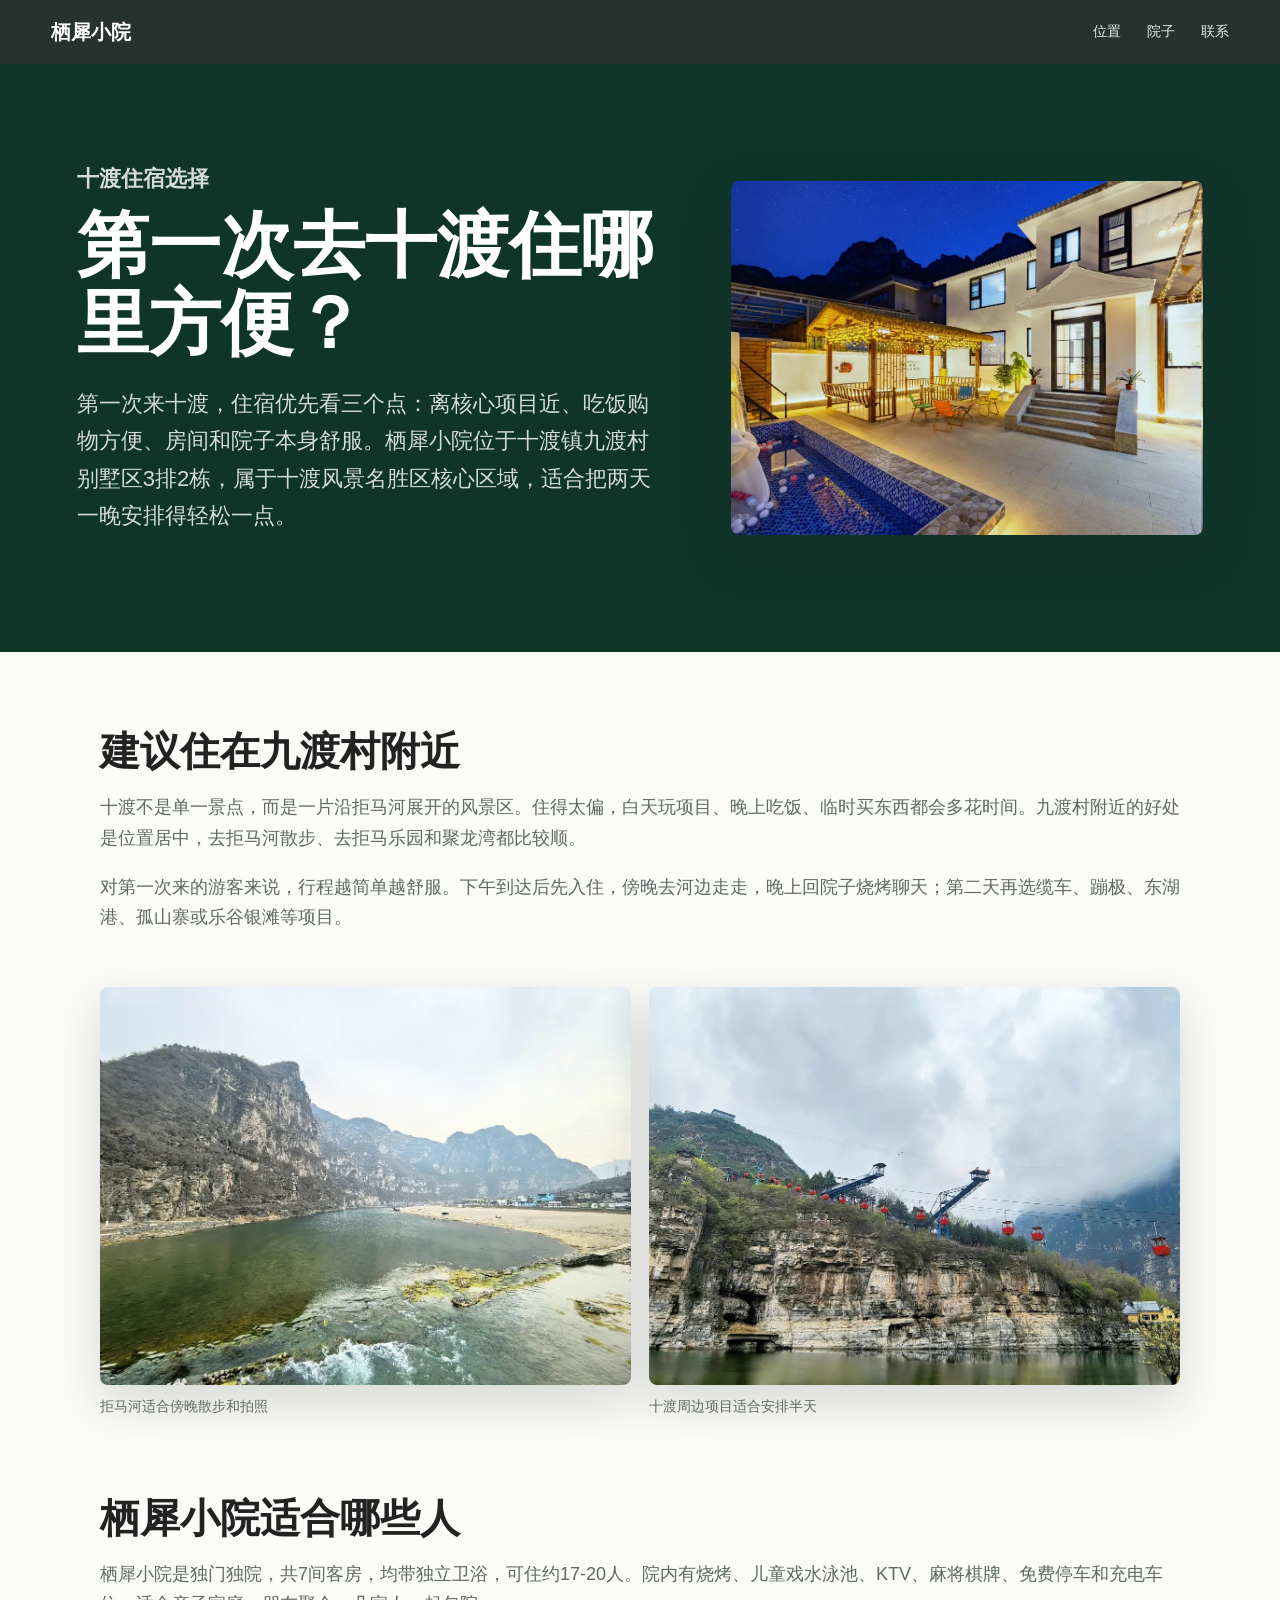
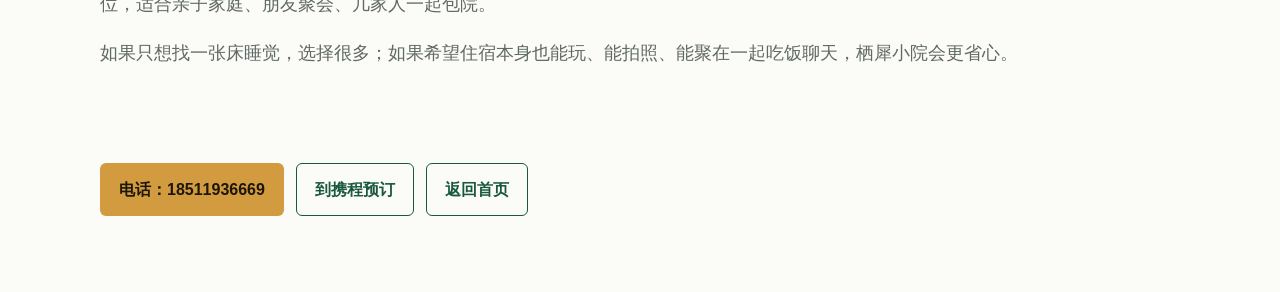
==== first-time-shidu-stay.html @ a689711b "Add Shidu search content pages" ====
<!doctype html>
<html lang="zh-CN">
  <head>
    <meta charset="utf-8" />
    <meta name="viewport" content="width=device-width, initial-scale=1" />
    <title>第一次去十渡住哪里方便｜栖犀小院</title>
    <meta
      name="description"
      content="第一次去北京房山十渡，住宿建议优先选景区核心区域。栖犀小院位于十渡镇九渡村别墅区，靠近拒马河、拒马乐园、聚龙湾、缆车和蹦极，适合亲子、朋友聚会和周末短途。"
    />
    <link rel="canonical" href="https://qixi.homes/first-time-shidu-stay.html" />
    <link rel="stylesheet" href="styles.css?v=20260707-1" />
  </head>
  <body>
    <header class="site-header article-header" aria-label="主导航">
      <a class="brand" href="index.html">栖犀小院</a>
      <nav class="nav-links">
        <a href="index.html#location">位置</a>
        <a href="index.html#courtyard">院子</a>
        <a href="index.html#book">联系</a>
      </nav>
    </header>

    <main class="article-page">
      <section class="article-hero">
        <div>
          <p class="eyebrow">十渡住宿选择</p>
          <h1>第一次去十渡住哪里方便？</h1>
          <p>
            第一次来十渡，住宿优先看三个点：离核心项目近、吃饭购物方便、房间和院子本身舒服。栖犀小院位于十渡镇九渡村别墅区3排2栋，属于十渡风景名胜区核心区域，适合把两天一晚安排得轻松一点。
          </p>
        </div>
        <img src="assets/courtyard-night.jpg" alt="栖犀小院夜景与院子" />
      </section>

      <section class="article-section">
        <h2>建议住在九渡村附近</h2>
        <p>
          十渡不是单一景点，而是一片沿拒马河展开的风景区。住得太偏，白天玩项目、晚上吃饭、临时买东西都会多花时间。九渡村附近的好处是位置居中，去拒马河散步、去拒马乐园和聚龙湾都比较顺。
        </p>
        <p>
          对第一次来的游客来说，行程越简单越舒服。下午到达后先入住，傍晚去河边走走，晚上回院子烧烤聊天；第二天再选缆车、蹦极、东湖港、孤山寨或乐谷银滩等项目。
        </p>
      </section>

      <section class="article-image-grid">
        <figure>
          <img src="assets/juma-river.jpg" alt="十渡拒马河山水景色" />
          <figcaption>拒马河适合傍晚散步和拍照</figcaption>
        </figure>
        <figure>
          <img src="assets/cable-car.jpg" alt="十渡缆车项目" />
          <figcaption>十渡周边项目适合安排半天</figcaption>
        </figure>
      </section>

      <section class="article-section">
        <h2>栖犀小院适合哪些人</h2>
        <p>
          栖犀小院是独门独院，共7间客房，均带独立卫浴，可住约17-20人。院内有烧烤、儿童戏水泳池、KTV、麻将棋牌、免费停车和充电车位，适合亲子家庭、朋友聚会、几家人一起包院。
        </p>
        <p>
          如果只想找一张床睡觉，选择很多；如果希望住宿本身也能玩、能拍照、能聚在一起吃饭聊天，栖犀小院会更省心。
        </p>
      </section>

      <section class="article-cta">
        <a class="button primary" href="tel:18511936669">电话：18511936669</a>
        <a class="button secondary" href="https://hotels.ctrip.com/hotels/134068230.html?cityid=1" target="_blank" rel="noreferrer">到携程预订</a>
        <a class="button secondary" href="index.html">返回首页</a>
      </section>
    </main>
  </body>
</html>
---- styles.css ----
:root {
  color-scheme: light;
  --ink: #202322;
  --muted: #5f6965;
  --line: #d9ded8;
  --paper: #fbfbf8;
  --soft: #eef4ef;
  --green: #19583f;
  --green-dark: #0f3529;
  --river: #2d6f8f;
  --sun: #d29b3f;
  --white: #ffffff;
  --shadow: 0 18px 50px rgba(22, 40, 32, 0.16);
}

* {
  box-sizing: border-box;
}

html {
  scroll-behavior: smooth;
}

body {
  margin: 0;
  background: var(--paper);
  color: var(--ink);
  font-family: -apple-system, BlinkMacSystemFont, "PingFang SC", "Microsoft YaHei", "Noto Sans CJK SC", sans-serif;
  line-height: 1.7;
}

img {
  display: block;
  max-width: 100%;
}

a {
  color: inherit;
}

.site-header {
  position: fixed;
  top: 0;
  left: 0;
  right: 0;
  z-index: 20;
  display: flex;
  align-items: center;
  justify-content: space-between;
  gap: 20px;
  min-height: 64px;
  padding: 12px clamp(18px, 4vw, 54px);
  color: var(--white);
  background: rgba(8, 22, 18, 0.58);
  backdrop-filter: blur(14px);
}

.brand {
  font-size: 20px;
  font-weight: 700;
  text-decoration: none;
  white-space: nowrap;
}

.nav-links {
  display: flex;
  align-items: center;
  gap: clamp(12px, 2.4vw, 26px);
  font-size: 14px;
}

.nav-links a {
  text-decoration: none;
  opacity: 0.9;
}

.nav-links a:hover {
  opacity: 1;
}

.hero {
  position: relative;
  min-height: 92vh;
  display: grid;
  align-items: end;
  overflow: hidden;
  background: var(--green-dark);
}

.hero > img {
  position: absolute;
  inset: 0;
  width: 100%;
  height: 100%;
  object-fit: cover;
}

.hero::after {
  content: "";
  position: absolute;
  inset: 0;
  background: linear-gradient(90deg, rgba(4, 15, 12, 0.78) 0%, rgba(4, 15, 12, 0.45) 43%, rgba(4, 15, 12, 0.1) 100%),
    linear-gradient(0deg, rgba(4, 15, 12, 0.72), rgba(4, 15, 12, 0.06) 45%);
}

.hero-content {
  position: relative;
  z-index: 2;
  width: min(780px, calc(100% - 36px));
  margin: 0 0 11vh clamp(18px, 7vw, 92px);
  color: var(--white);
}

.eyebrow {
  margin: 0 0 10px;
  color: var(--river);
  font-size: 14px;
  font-weight: 700;
  letter-spacing: 0;
}

.hero .eyebrow {
  color: #bfe4d3;
}

h1,
h2,
h3,
p {
  overflow-wrap: anywhere;
}

h1 {
  margin: 0;
  font-size: clamp(54px, 10vw, 112px);
  line-height: 1;
  letter-spacing: 0;
}

.hero-title-row {
  display: flex;
  align-items: center;
  gap: clamp(18px, 3vw, 34px);
}

h2 {
  margin: 0 0 18px;
  font-size: clamp(28px, 4vw, 46px);
  line-height: 1.15;
  letter-spacing: 0;
}

h3 {
  margin: 0 0 8px;
  font-size: 20px;
  line-height: 1.3;
}

.hero-copy {
  max-width: 680px;
  margin: 22px 0 0;
  font-size: clamp(18px, 2.2vw, 24px);
}

.hero-actions,
.booking-actions,
.contact-methods {
  display: flex;
  flex-wrap: wrap;
  gap: 12px;
  margin-top: 28px;
}

.button {
  display: inline-flex;
  align-items: center;
  justify-content: center;
  min-height: 46px;
  padding: 12px 18px;
  border: 1px solid transparent;
  border-radius: 6px;
  font-weight: 700;
  text-decoration: none;
}

.button.primary {
  background: var(--sun);
  color: #1d1609;
}

.button.secondary {
  border-color: rgba(255, 255, 255, 0.72);
  color: var(--white);
}

.button.hero-outline {
  min-width: 190px;
  border: 1px solid rgba(255, 255, 255, 0.72);
  border-radius: 6px;
  background: rgba(8, 22, 18, 0.34);
  color: var(--white);
  font-size: 18px;
}

.button.hero-outline:hover {
  background: rgba(255, 255, 255, 0.12);
  transform: translateY(-1px);
}

.hero-wechat {
  display: inline-block;
  flex: 0 0 auto;
  width: 76px;
  max-width: 76px;
  margin: 0;
  padding: 3px;
  border-radius: 4px;
  background: rgba(255, 255, 255, 0.84);
}

.hero-wechat img {
  width: 70px;
  max-width: 70px;
  height: 70px;
  aspect-ratio: 1 / 1;
  object-fit: cover;
  border-radius: 2px;
}

.booking .button.secondary {
  border-color: var(--green);
  color: var(--green);
}

.quick-facts {
  display: grid;
  grid-template-columns: repeat(4, 1fr);
  border-bottom: 1px solid var(--line);
  background: var(--white);
}

.quick-facts div {
  min-height: 112px;
  padding: 24px clamp(18px, 3vw, 36px);
  border-right: 1px solid var(--line);
}

.quick-facts div:last-child {
  border-right: 0;
}

.quick-facts strong,
.quick-facts span {
  display: block;
}

.quick-facts strong {
  color: var(--green);
  font-size: 15px;
}

.quick-facts span {
  margin-top: 8px;
  color: var(--ink);
  font-size: 18px;
  font-weight: 700;
  line-height: 1.45;
}

.section {
  padding: clamp(56px, 8vw, 110px) clamp(18px, 6vw, 88px);
}

.two-column {
  display: grid;
  grid-template-columns: minmax(0, 0.9fr) minmax(320px, 1.1fr);
  gap: clamp(28px, 6vw, 78px);
  align-items: center;
}

.section-copy {
  max-width: 680px;
}

.section-copy p,
.booking p {
  color: var(--muted);
  font-size: 17px;
}

.image-stack {
  display: grid;
  grid-template-columns: 1fr 0.86fr;
  gap: 16px;
  align-items: end;
}

.image-stack img,
.feature-grid img {
  width: 100%;
  height: 100%;
  min-height: 260px;
  object-fit: cover;
  border-radius: 6px;
  box-shadow: var(--shadow);
}

.image-stack img:first-child {
  aspect-ratio: 4 / 5;
}

.image-stack img:last-child {
  aspect-ratio: 4 / 3;
  transform: translateY(34px);
}

.feature-band {
  background: var(--soft);
}

.feature-grid {
  display: grid;
  grid-template-columns: repeat(4, 1fr);
  gap: 18px;
  margin-top: 32px;
}

figure {
  margin: 0;
}

.feature-grid img {
  aspect-ratio: 4 / 5;
  min-height: auto;
}

figcaption {
  margin-top: 10px;
  color: var(--muted);
  font-size: 14px;
}

.guide-grid {
  display: grid;
  grid-template-columns: repeat(3, 1fr);
  gap: 18px;
  margin-top: 24px;
}

.guide-grid article {
  min-height: 210px;
  padding: 24px;
  border: 1px solid var(--line);
  border-radius: 8px;
  background: var(--white);
}

.guide-grid p {
  margin: 0;
  color: var(--muted);
}

.text-link {
  display: inline-block;
  margin-top: 14px;
  color: var(--green);
  font-weight: 700;
  text-decoration: none;
}

.text-link:hover {
  text-decoration: underline;
}

.amenities {
  background: var(--white);
}

.amenity-grid {
  display: grid;
  grid-template-columns: repeat(3, 1fr);
  gap: 16px;
  margin-top: 30px;
}

.amenity-grid div {
  min-height: 150px;
  padding: 22px;
  border: 1px solid var(--line);
  border-radius: 8px;
  background: var(--paper);
}

.amenity-grid strong,
.amenity-grid span {
  display: block;
}

.amenity-grid strong {
  color: var(--green);
  font-size: 20px;
  line-height: 1.3;
}

.amenity-grid span {
  margin-top: 12px;
  color: var(--muted);
}

.comparison {
  background: var(--white);
}

.comparison-table {
  display: grid;
  margin-top: 28px;
  border: 1px solid var(--line);
  border-radius: 8px;
  overflow: hidden;
}

.comparison-table div {
  display: grid;
  grid-template-columns: 0.7fr 1fr 1.3fr;
  min-height: 58px;
  border-bottom: 1px solid var(--line);
}

.comparison-table div:last-child {
  border-bottom: 0;
}

.comparison-table span {
  padding: 16px;
  border-right: 1px solid var(--line);
}

.comparison-table span:last-child {
  border-right: 0;
}

.comparison-table div:first-child {
  background: var(--green);
  color: var(--white);
  font-weight: 700;
}

.comparison-table div:not(:first-child) span:first-child {
  font-weight: 700;
  color: var(--green);
}

.booking {
  display: block;
  background: var(--green-dark);
  color: var(--white);
}

.booking-copy {
  display: grid;
  grid-template-columns: minmax(0, 1fr) 116px;
  gap: clamp(22px, 5vw, 72px);
  align-items: start;
}

.booking p {
  max-width: 1120px;
  color: rgba(255, 255, 255, 0.78);
  font-size: clamp(18px, 2.1vw, 25px);
  font-weight: 700;
}

.booking .eyebrow {
  color: #bfe4d3;
}

.contact-panel {
  margin-top: 42px;
}

.contact-methods {
  display: grid;
  grid-template-columns: repeat(3, minmax(0, 1fr));
  gap: clamp(14px, 4vw, 56px);
  margin-top: 0;
}

.button.contact-outline {
  min-height: 92px;
  border: 1px solid rgba(255, 255, 255, 0.72);
  border-radius: 6px;
  background: rgba(255, 255, 255, 0.08);
  color: var(--white);
  font-size: clamp(18px, 2.2vw, 28px);
  letter-spacing: 0;
}

.button.contact-outline:hover {
  background: rgba(255, 255, 255, 0.14);
  transform: translateY(-1px);
}

.wechat-card {
  display: inline-block;
  width: 116px;
  margin: 4px 0 0;
  padding: 6px;
  border-radius: 8px;
  background: rgba(255, 255, 255, 0.94);
  color: var(--ink);
}

.wechat-card img {
  width: 100%;
  aspect-ratio: 1 / 1;
  object-fit: cover;
  border-radius: 6px;
}

.site-footer {
  display: flex;
  flex-wrap: wrap;
  justify-content: center;
  gap: 10px 18px;
  padding: 18px;
  border-top: 1px solid var(--line);
  background: var(--green-dark);
  color: rgba(255, 255, 255, 0.72);
  font-size: 13px;
}

.article-header {
  background: rgba(8, 22, 18, 0.88);
}

.article-page {
  padding-top: 64px;
  background: var(--paper);
}

.article-hero {
  display: grid;
  grid-template-columns: minmax(0, 1fr) minmax(320px, 0.8fr);
  gap: clamp(26px, 5vw, 64px);
  align-items: center;
  padding: clamp(54px, 8vw, 96px) clamp(18px, 6vw, 88px);
  background: var(--green-dark);
  color: var(--white);
}

.article-hero h1 {
  font-size: clamp(38px, 6vw, 72px);
  line-height: 1.08;
}

.article-hero p {
  max-width: 820px;
  color: rgba(255, 255, 255, 0.82);
  font-size: clamp(17px, 2vw, 22px);
}

.article-hero img {
  width: 100%;
  aspect-ratio: 4 / 3;
  object-fit: cover;
  border-radius: 8px;
  box-shadow: var(--shadow);
}

.article-section,
.article-image-grid,
.article-cta {
  width: min(1080px, calc(100% - 36px));
  margin: 0 auto;
}

.article-section {
  padding: clamp(42px, 6vw, 76px) 0 0;
}

.article-section h2 {
  font-size: clamp(26px, 3.4vw, 40px);
}

.article-section p {
  color: var(--muted);
  font-size: 18px;
}

.article-image-grid {
  display: grid;
  grid-template-columns: repeat(2, 1fr);
  gap: 18px;
  padding-top: 36px;
}

.article-image-grid img {
  width: 100%;
  aspect-ratio: 4 / 3;
  object-fit: cover;
  border-radius: 8px;
  box-shadow: var(--shadow);
}

.article-cta {
  display: flex;
  flex-wrap: wrap;
  gap: 12px;
  padding: clamp(42px, 6vw, 76px) 0;
}

.article-cta .button.secondary {
  border-color: var(--green);
  color: var(--green);
}

@media (max-width: 900px) {
  .site-header {
    position: absolute;
    align-items: flex-start;
    flex-direction: column;
    gap: 8px;
  }

  .nav-links {
    width: 100%;
    overflow-x: auto;
    padding-bottom: 2px;
  }

  .hero-content {
    margin-bottom: 8vh;
  }

  .hero-title-row {
    align-items: flex-end;
    gap: 12px;
  }

  .hero-wechat {
    width: 56px;
    max-width: 56px;
  }

  .hero-wechat img {
    width: 50px;
    max-width: 50px;
    height: 50px;
  }

  .quick-facts,
  .two-column,
  .feature-grid,
  .guide-grid,
  .amenity-grid,
  .article-hero,
  .article-image-grid,
  .booking {
    grid-template-columns: 1fr;
  }

  .quick-facts {
    display: grid;
    grid-template-columns: repeat(2, 1fr);
  }

  .quick-facts div:nth-child(2) {
    border-right: 0;
  }

  .quick-facts div:nth-child(-n + 2) {
    border-bottom: 1px solid var(--line);
  }

  .image-stack {
    grid-template-columns: 1fr;
  }

  .image-stack img:last-child {
    transform: none;
  }

  .feature-grid {
    grid-template-columns: repeat(2, 1fr);
  }

  .booking {
    display: block;
  }

  .contact-panel {
    margin-top: 28px;
  }

  .booking-copy {
    grid-template-columns: 1fr;
    gap: 18px;
  }

  .contact-methods {
    grid-template-columns: 1fr;
  }

  .wechat-card {
    width: 104px;
  }
}

@media (max-width: 560px) {
  .hero {
    min-height: 88vh;
  }

  .hero-content {
    width: calc(100% - 32px);
    margin-left: 16px;
    margin-right: 16px;
  }

  .quick-facts,
  .feature-grid {
    grid-template-columns: 1fr;
  }

  .quick-facts div {
    border-right: 0;
    border-bottom: 1px solid var(--line);
  }

  .quick-facts div:last-child {
    border-bottom: 0;
  }

  .comparison-table {
    border-radius: 0;
    border-left: 0;
    border-right: 0;
  }

  .comparison-table div {
    grid-template-columns: 1fr;
  }

  .comparison-table span {
    border-right: 0;
    border-bottom: 1px solid var(--line);
  }

  .comparison-table span:last-child {
    border-bottom: 0;
  }

  .button {
    width: 100%;
  }
}
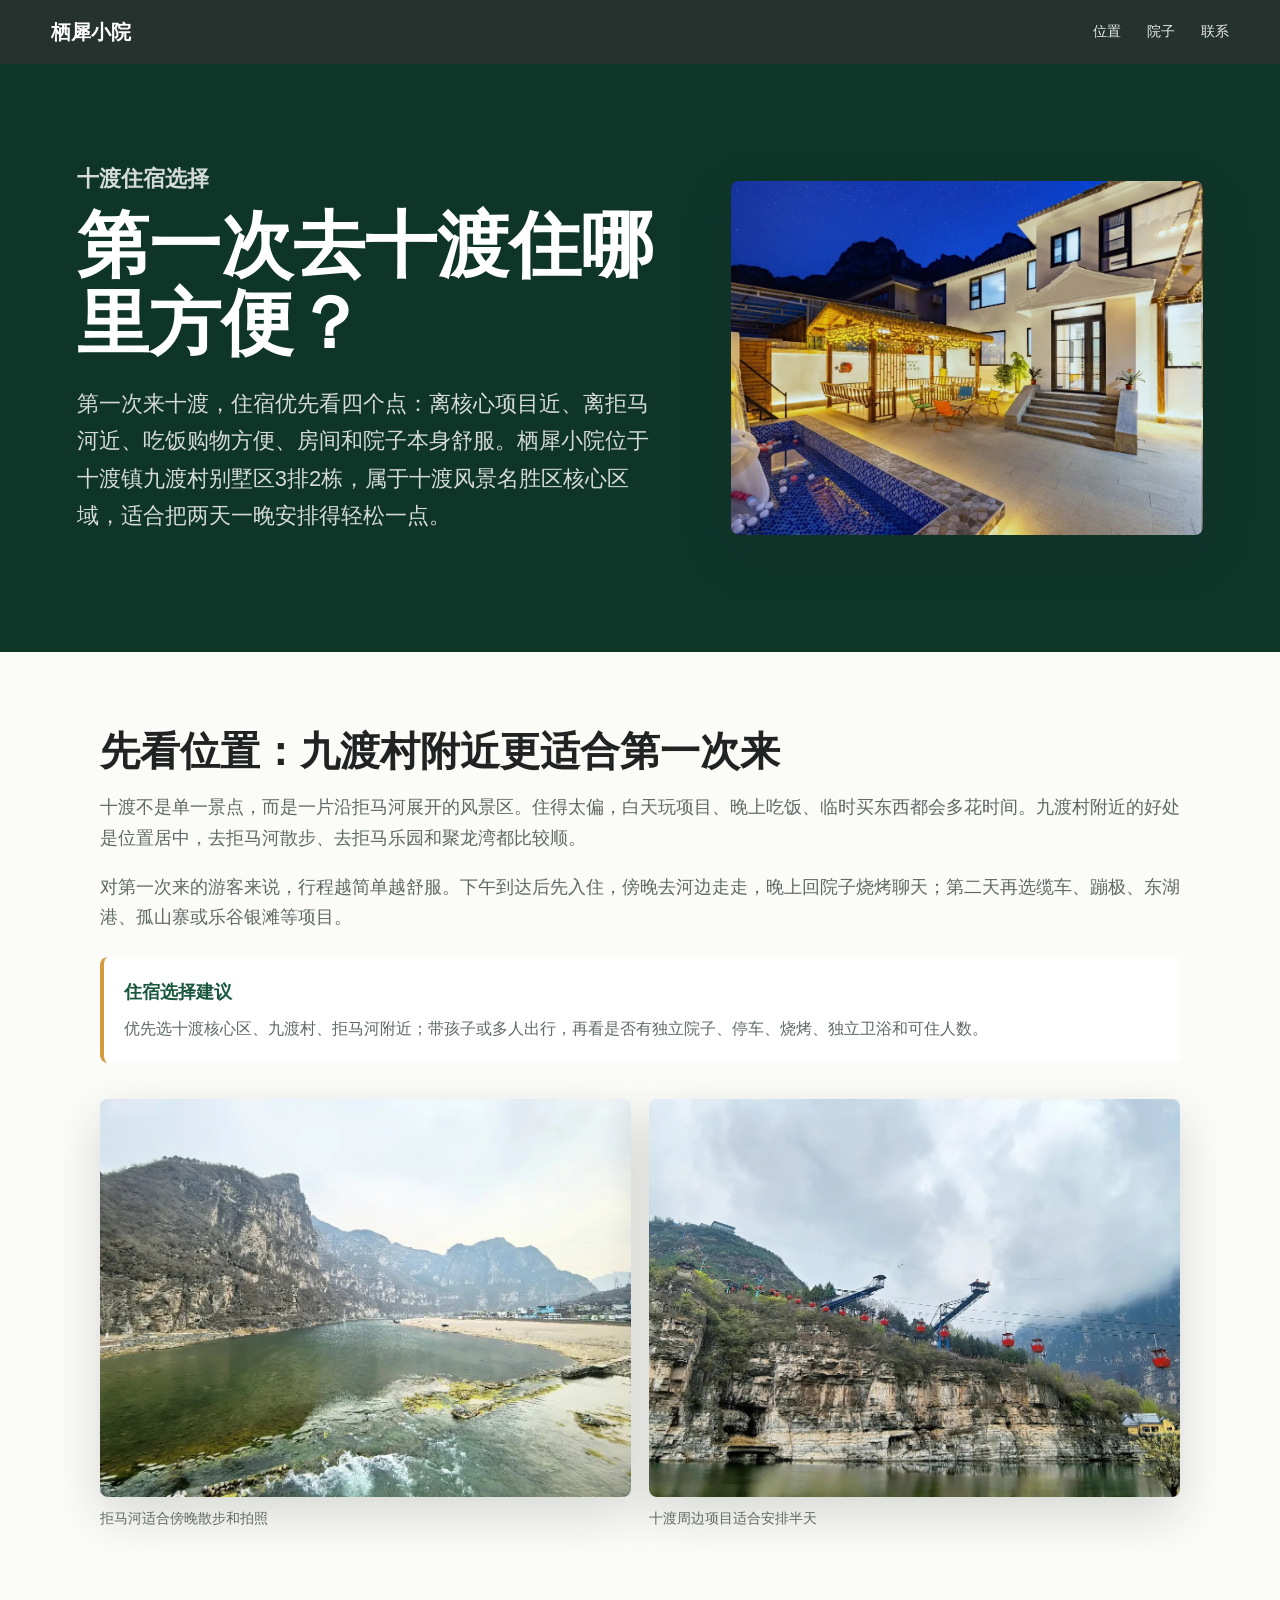
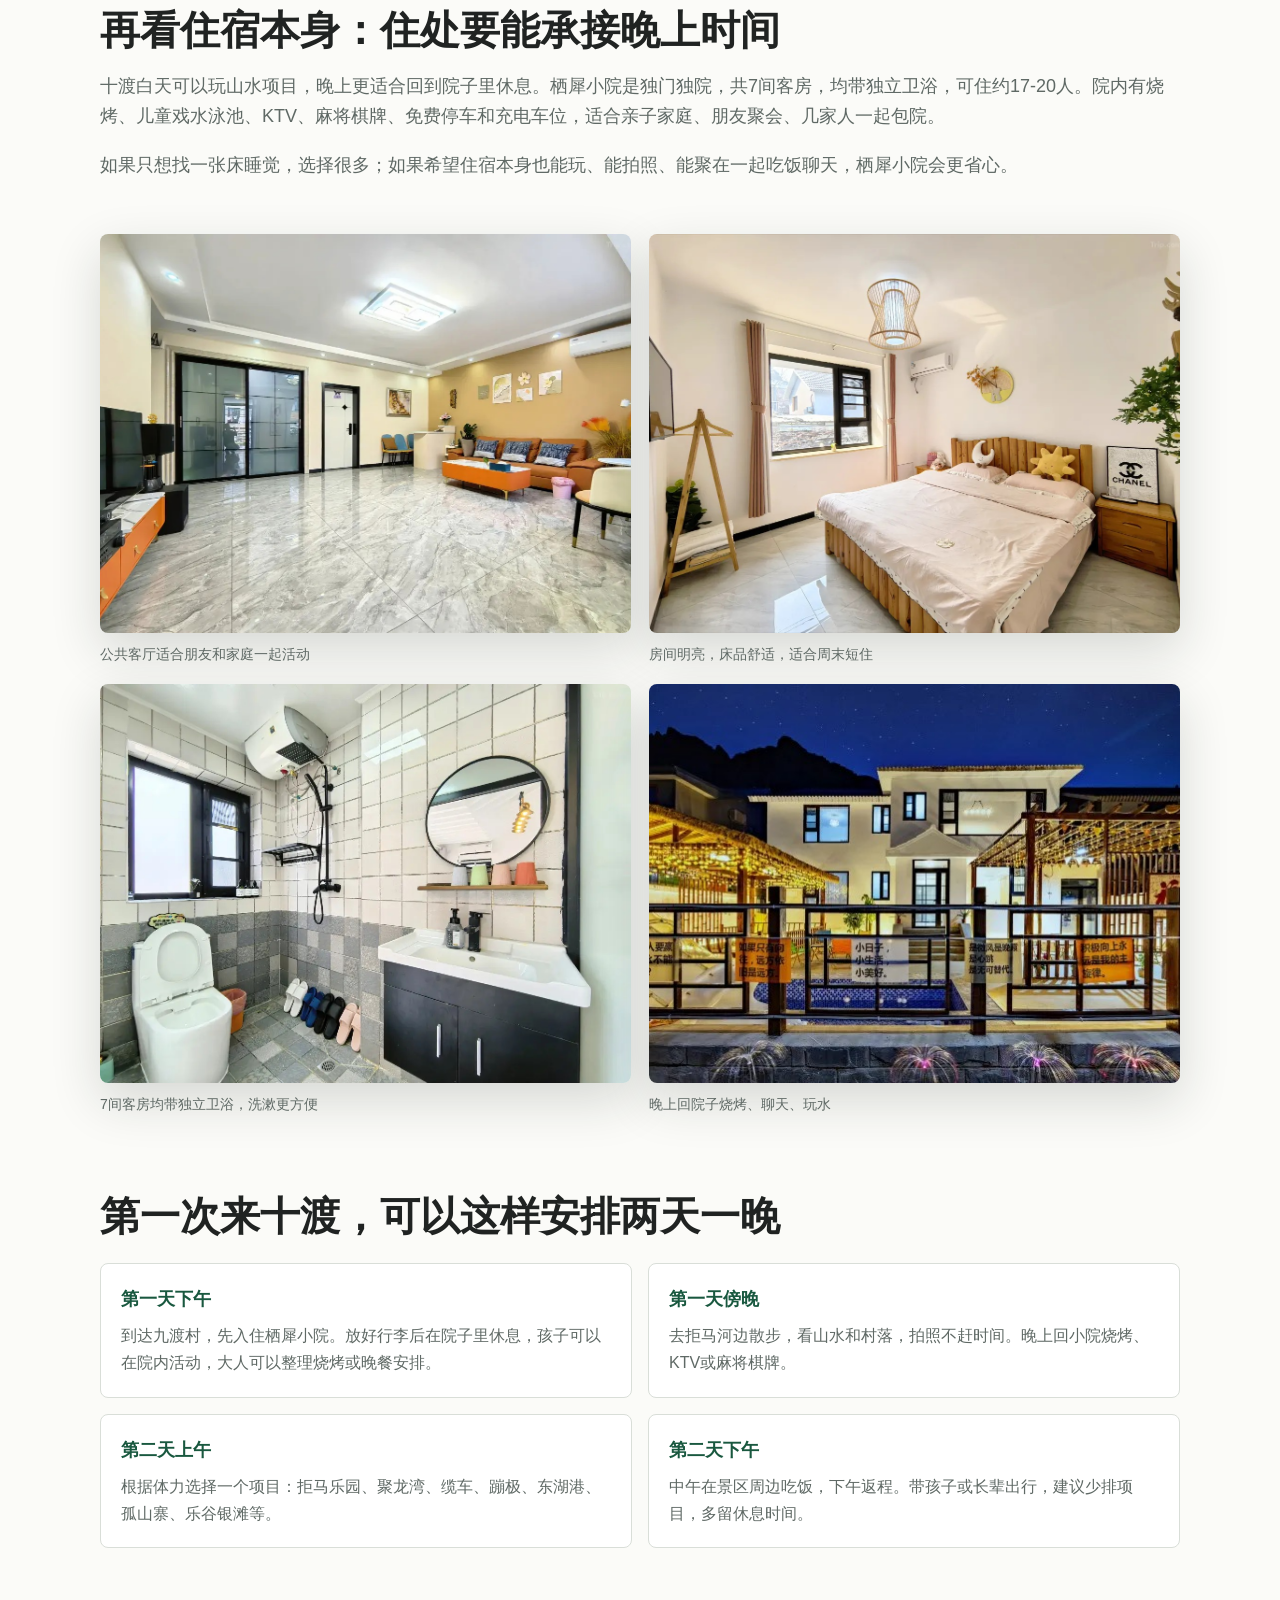
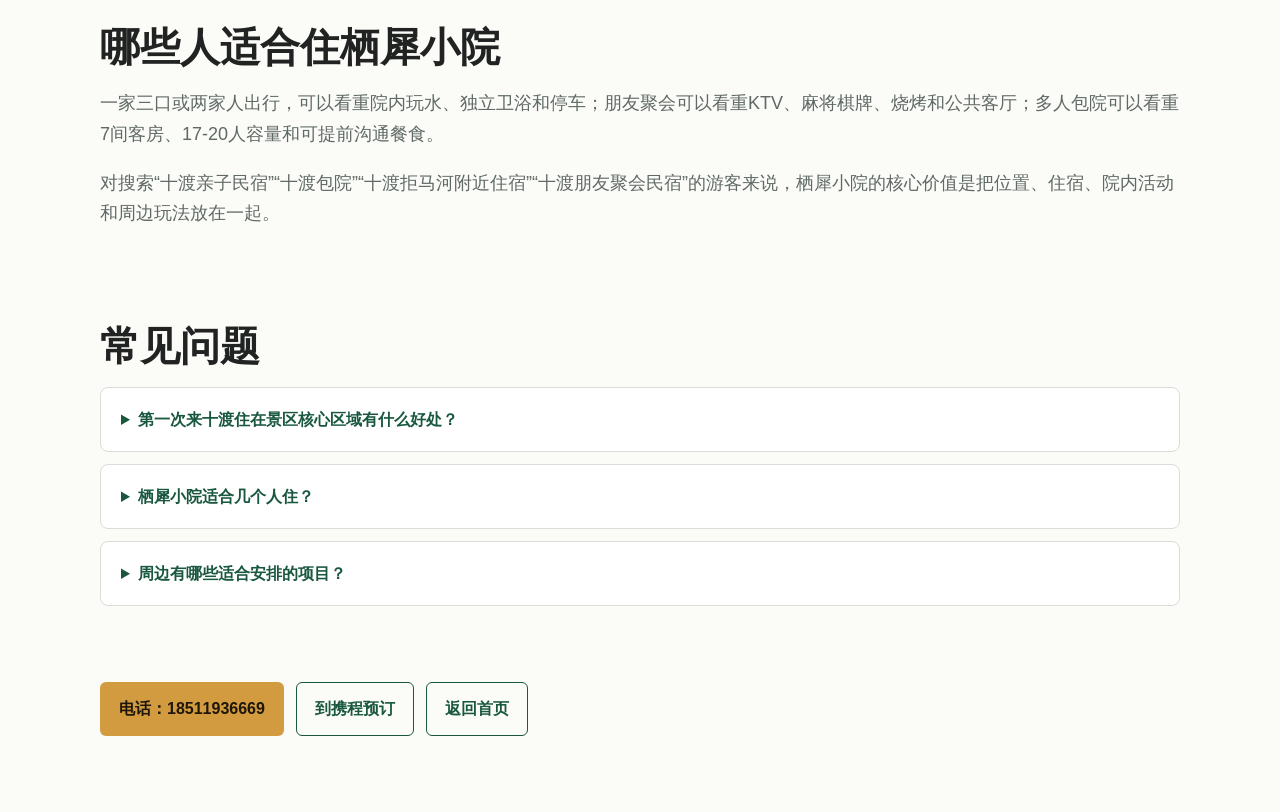
==== commit e676a122: "Expand Shidu search content pages" ====
--- a/first-time-shidu-stay.html
+++ b/first-time-shidu-stay.html
@@ -6,7 +6,7 @@
     <title>第一次去十渡住哪里方便｜栖犀小院</title>
     <meta
       name="description"
-      content="第一次去北京房山十渡，住宿建议优先选景区核心区域。栖犀小院位于十渡镇九渡村别墅区，靠近拒马河、拒马乐园、聚龙湾、缆车和蹦极，适合亲子、朋友聚会和周末短途。"
+      content="第一次去北京房山十渡住哪里方便？建议优先看十渡景区核心区域、九渡村、拒马河附近住宿。栖犀小院位于十渡镇九渡村别墅区3排2栋，靠近拒马河、拒马乐园、聚龙湾、缆车、蹦极，适合亲子、朋友包院和北京周边两天一晚。"
     />
     <link rel="canonical" href="https://qixi.homes/first-time-shidu-stay.html" />
     <link rel="stylesheet" href="styles.css?v=20260707-1" />
@@ -27,20 +27,24 @@
           <p class="eyebrow">十渡住宿选择</p>
           <h1>第一次去十渡住哪里方便？</h1>
           <p>
-            第一次来十渡，住宿优先看三个点：离核心项目近、吃饭购物方便、房间和院子本身舒服。栖犀小院位于十渡镇九渡村别墅区3排2栋，属于十渡风景名胜区核心区域，适合把两天一晚安排得轻松一点。
+            第一次来十渡，住宿优先看四个点：离核心项目近、离拒马河近、吃饭购物方便、房间和院子本身舒服。栖犀小院位于十渡镇九渡村别墅区3排2栋，属于十渡风景名胜区核心区域，适合把两天一晚安排得轻松一点。
           </p>
         </div>
         <img src="assets/courtyard-night.jpg" alt="栖犀小院夜景与院子" />
       </section>
 
       <section class="article-section">
-        <h2>建议住在九渡村附近</h2>
+        <h2>先看位置：九渡村附近更适合第一次来</h2>
         <p>
           十渡不是单一景点，而是一片沿拒马河展开的风景区。住得太偏，白天玩项目、晚上吃饭、临时买东西都会多花时间。九渡村附近的好处是位置居中，去拒马河散步、去拒马乐园和聚龙湾都比较顺。
         </p>
         <p>
           对第一次来的游客来说，行程越简单越舒服。下午到达后先入住，傍晚去河边走走，晚上回院子烧烤聊天；第二天再选缆车、蹦极、东湖港、孤山寨或乐谷银滩等项目。
         </p>
+        <div class="article-highlight">
+          <strong>住宿选择建议</strong>
+          <span>优先选十渡核心区、九渡村、拒马河附近；带孩子或多人出行，再看是否有独立院子、停车、烧烤、独立卫浴和可住人数。</span>
+        </div>
       </section>
 
       <section class="article-image-grid">
@@ -55,13 +59,80 @@
       </section>
 
       <section class="article-section">
-        <h2>栖犀小院适合哪些人</h2>
+        <h2>再看住宿本身：住处要能承接晚上时间</h2>
         <p>
-          栖犀小院是独门独院，共7间客房，均带独立卫浴，可住约17-20人。院内有烧烤、儿童戏水泳池、KTV、麻将棋牌、免费停车和充电车位，适合亲子家庭、朋友聚会、几家人一起包院。
+          十渡白天可以玩山水项目，晚上更适合回到院子里休息。栖犀小院是独门独院，共7间客房，均带独立卫浴，可住约17-20人。院内有烧烤、儿童戏水泳池、KTV、麻将棋牌、免费停车和充电车位，适合亲子家庭、朋友聚会、几家人一起包院。
         </p>
         <p>
           如果只想找一张床睡觉，选择很多；如果希望住宿本身也能玩、能拍照、能聚在一起吃饭聊天，栖犀小院会更省心。
         </p>
+      </section>
+
+      <section class="article-image-grid">
+        <figure>
+          <img src="assets/living-room.jpg" alt="栖犀小院公共客厅和活动空间" />
+          <figcaption>公共客厅适合朋友和家庭一起活动</figcaption>
+        </figure>
+        <figure>
+          <img src="assets/bedroom.jpg" alt="栖犀小院卧室和床品" />
+          <figcaption>房间明亮，床品舒适，适合周末短住</figcaption>
+        </figure>
+        <figure>
+          <img src="assets/bathroom.jpg" alt="栖犀小院独立卫浴" />
+          <figcaption>7间客房均带独立卫浴，洗漱更方便</figcaption>
+        </figure>
+        <figure>
+          <img src="assets/front-night.jpg" alt="栖犀小院夜晚外观" />
+          <figcaption>晚上回院子烧烤、聊天、玩水</figcaption>
+        </figure>
+      </section>
+
+      <section class="article-section">
+        <h2>第一次来十渡，可以这样安排两天一晚</h2>
+        <div class="info-list">
+          <div>
+            <strong>第一天下午</strong>
+            <span>到达九渡村，先入住栖犀小院。放好行李后在院子里休息，孩子可以在院内活动，大人可以整理烧烤或晚餐安排。</span>
+          </div>
+          <div>
+            <strong>第一天傍晚</strong>
+            <span>去拒马河边散步，看山水和村落，拍照不赶时间。晚上回小院烧烤、KTV或麻将棋牌。</span>
+          </div>
+          <div>
+            <strong>第二天上午</strong>
+            <span>根据体力选择一个项目：拒马乐园、聚龙湾、缆车、蹦极、东湖港、孤山寨、乐谷银滩等。</span>
+          </div>
+          <div>
+            <strong>第二天下午</strong>
+            <span>中午在景区周边吃饭，下午返程。带孩子或长辈出行，建议少排项目，多留休息时间。</span>
+          </div>
+        </div>
+      </section>
+
+      <section class="article-section">
+        <h2>哪些人适合住栖犀小院</h2>
+        <p>
+          一家三口或两家人出行，可以看重院内玩水、独立卫浴和停车；朋友聚会可以看重KTV、麻将棋牌、烧烤和公共客厅；多人包院可以看重7间客房、17-20人容量和可提前沟通餐食。
+        </p>
+        <p>
+          对搜索“十渡亲子民宿”“十渡包院”“十渡拒马河附近住宿”“十渡朋友聚会民宿”的游客来说，栖犀小院的核心价值是把位置、住宿、院内活动和周边玩法放在一起。
+        </p>
+      </section>
+
+      <section class="article-section faq-section">
+        <h2>常见问题</h2>
+        <details>
+          <summary>第一次来十渡住在景区核心区域有什么好处？</summary>
+          <p>核心区域离拒马河、餐饮、商店和主要项目更近，行程不用反复开车，晚上回住处也更轻松。</p>
+        </details>
+        <details>
+          <summary>栖犀小院适合几个人住？</summary>
+          <p>栖犀小院共7间客房，均带独立卫浴，可住约17-20人，适合亲子家庭、朋友聚会和多人包院。</p>
+        </details>
+        <details>
+          <summary>周边有哪些适合安排的项目？</summary>
+          <p>周边可安排拒马河、拒马乐园、聚龙湾、缆车、蹦极、东湖港、孤山寨、乐谷银滩等，建议两天一晚选择1-2个重点项目。</p>
+        </details>
       </section>
 
       <section class="article-cta">
--- a/styles.css
+++ b/styles.css
@@ -587,6 +587,75 @@
   font-size: 18px;
 }
 
+.article-highlight {
+  display: grid;
+  gap: 8px;
+  margin-top: 24px;
+  padding: 20px;
+  border-left: 4px solid var(--sun);
+  border-radius: 8px;
+  background: var(--white);
+}
+
+.article-highlight strong {
+  color: var(--green);
+  font-size: 18px;
+}
+
+.article-highlight span {
+  color: var(--muted);
+}
+
+.info-list {
+  display: grid;
+  grid-template-columns: repeat(2, minmax(0, 1fr));
+  gap: 16px;
+  margin-top: 24px;
+}
+
+.info-list div {
+  padding: 20px;
+  border: 1px solid var(--line);
+  border-radius: 8px;
+  background: var(--white);
+}
+
+.info-list strong,
+.info-list span {
+  display: block;
+}
+
+.info-list strong {
+  color: var(--green);
+  font-size: 18px;
+}
+
+.info-list span {
+  margin-top: 8px;
+  color: var(--muted);
+}
+
+.faq-section details {
+  padding: 18px 20px;
+  border: 1px solid var(--line);
+  border-radius: 8px;
+  background: var(--white);
+}
+
+.faq-section details + details {
+  margin-top: 12px;
+}
+
+.faq-section summary {
+  cursor: pointer;
+  color: var(--green);
+  font-weight: 700;
+}
+
+.faq-section details p {
+  margin-bottom: 0;
+}
+
 .article-image-grid {
   display: grid;
   grid-template-columns: repeat(2, 1fr);
@@ -722,6 +791,10 @@
     grid-template-columns: 1fr;
   }
 
+  .info-list {
+    grid-template-columns: 1fr;
+  }
+
   .quick-facts div {
     border-right: 0;
     border-bottom: 1px solid var(--line);
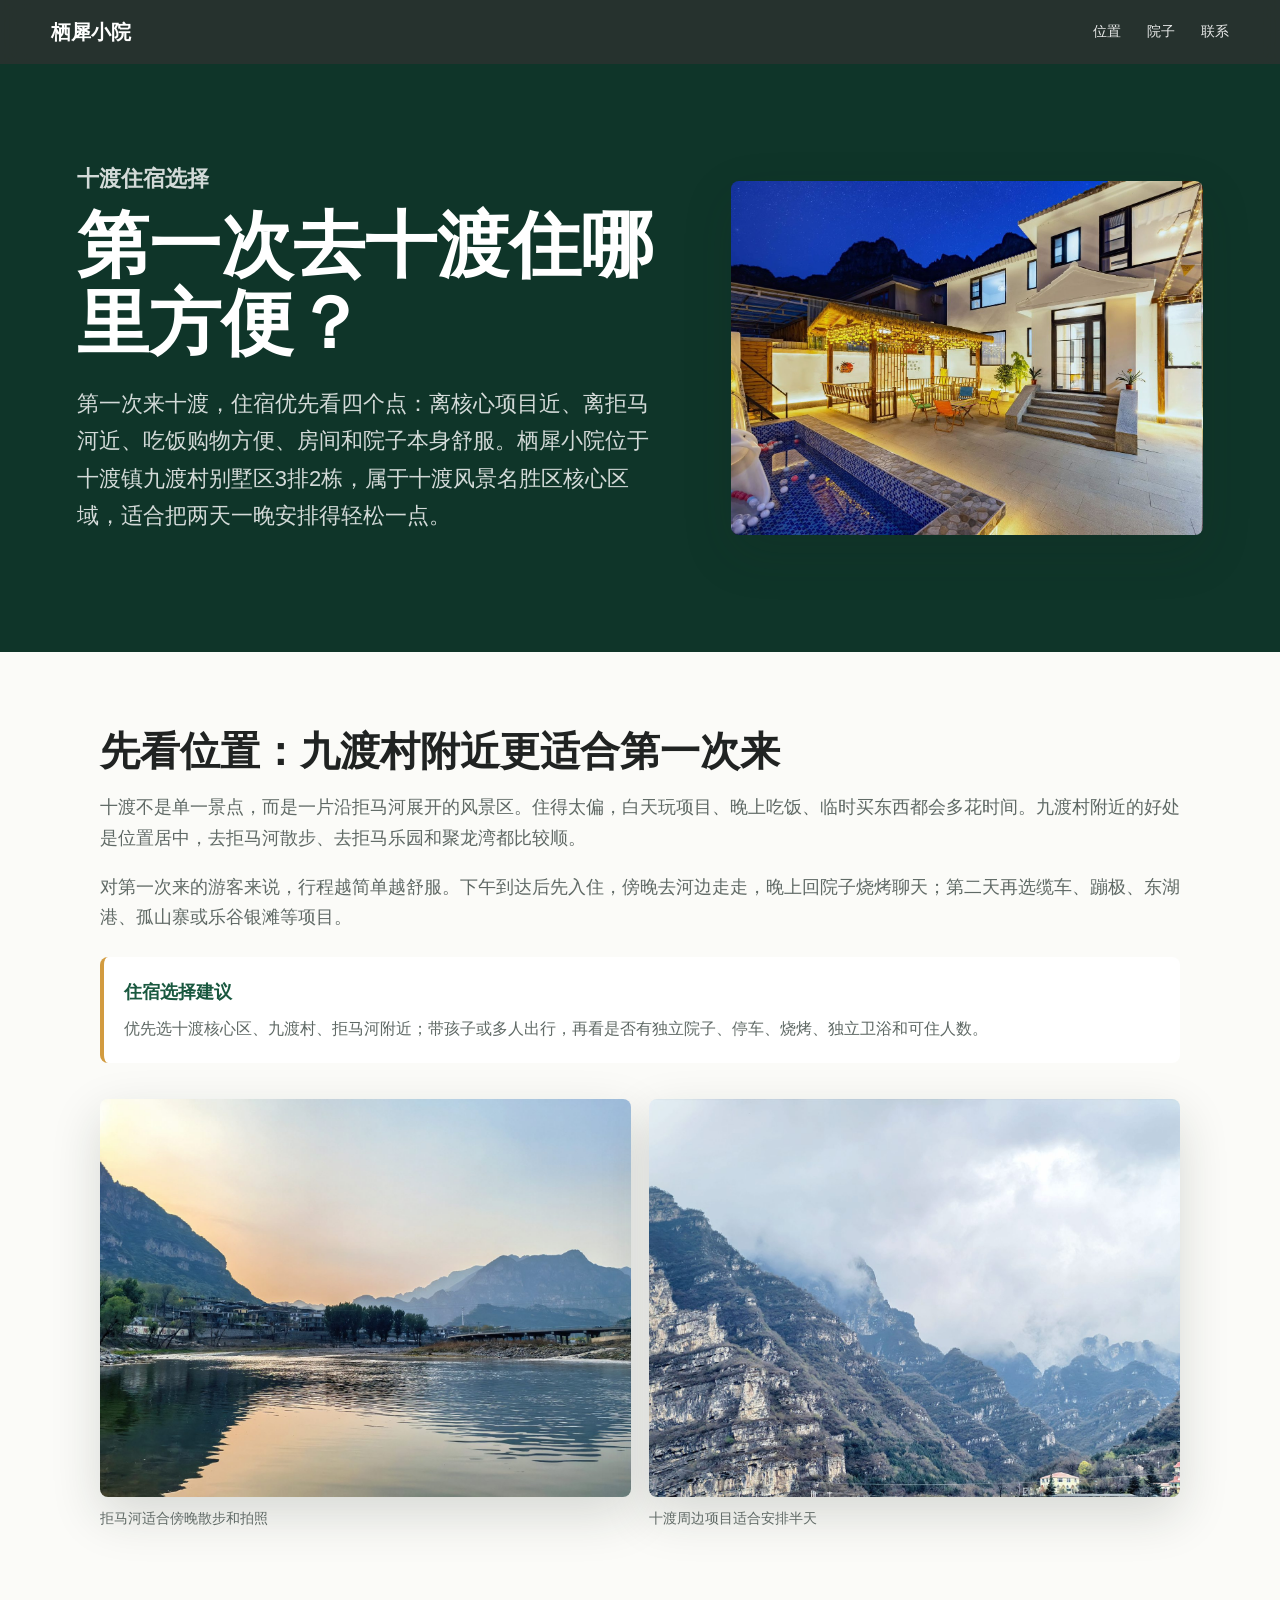
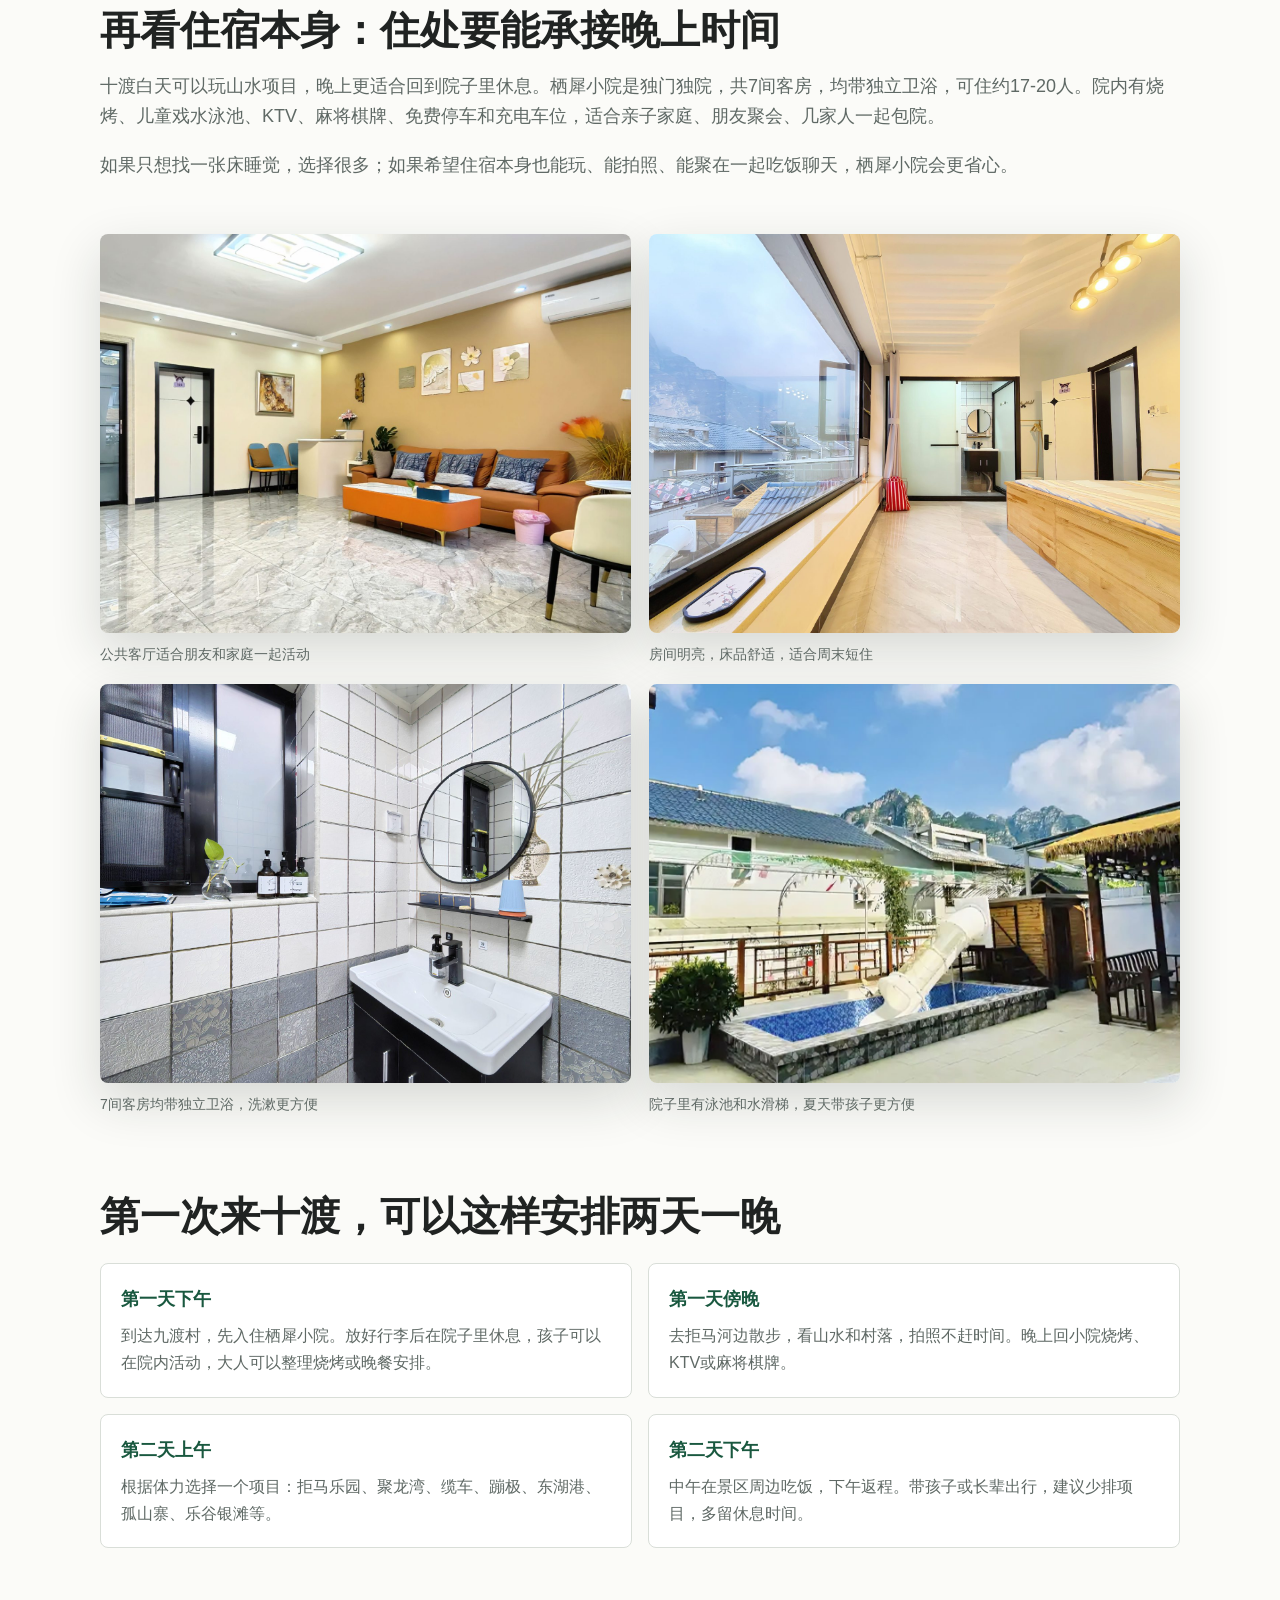
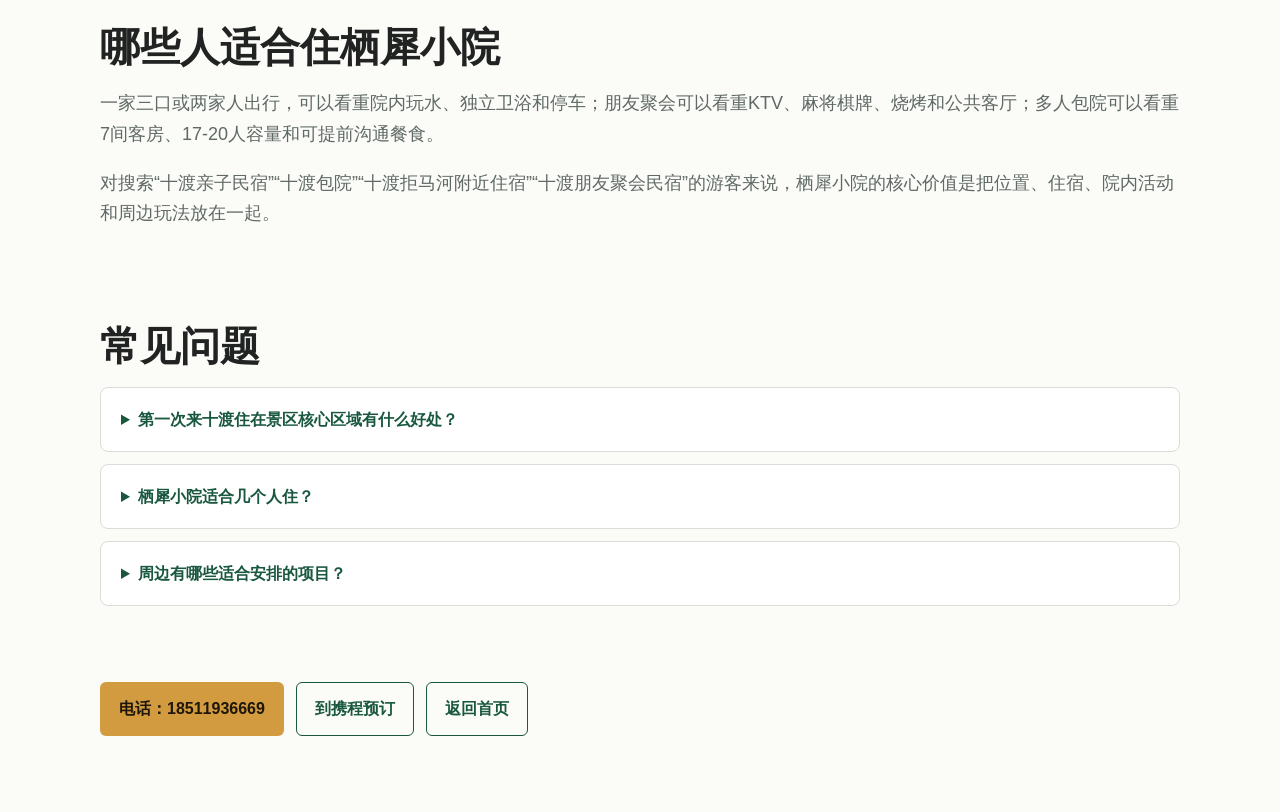
==== commit d579f60f: "Refresh site article images" ====
--- a/first-time-shidu-stay.html
+++ b/first-time-shidu-stay.html
@@ -30,7 +30,7 @@
             第一次来十渡，住宿优先看四个点：离核心项目近、离拒马河近、吃饭购物方便、房间和院子本身舒服。栖犀小院位于十渡镇九渡村别墅区3排2栋，属于十渡风景名胜区核心区域，适合把两天一晚安排得轻松一点。
           </p>
         </div>
-        <img src="assets/courtyard-night.jpg" alt="栖犀小院夜景与院子" />
+        <img src="assets/qixi-front-night-wide.jpg" alt="栖犀小院夜景与院子" />
       </section>
 
       <section class="article-section">
@@ -49,11 +49,11 @@
 
       <section class="article-image-grid">
         <figure>
-          <img src="assets/juma-river.jpg" alt="十渡拒马河山水景色" />
+          <img src="assets/shidu-river-sunset.jpg" alt="十渡拒马河傍晚山水景色" />
           <figcaption>拒马河适合傍晚散步和拍照</figcaption>
         </figure>
         <figure>
-          <img src="assets/cable-car.jpg" alt="十渡缆车项目" />
+          <img src="assets/shidu-mountain-clouds.jpg" alt="十渡山谷和景区项目" />
           <figcaption>十渡周边项目适合安排半天</figcaption>
         </figure>
       </section>
@@ -70,20 +70,20 @@
 
       <section class="article-image-grid">
         <figure>
-          <img src="assets/living-room.jpg" alt="栖犀小院公共客厅和活动空间" />
+          <img src="assets/qixi-living-room-wide.jpg" alt="栖犀小院公共客厅和活动空间" />
           <figcaption>公共客厅适合朋友和家庭一起活动</figcaption>
         </figure>
         <figure>
-          <img src="assets/bedroom.jpg" alt="栖犀小院卧室和床品" />
+          <img src="assets/qixi-window-room.jpg" alt="栖犀小院卧室和床品" />
           <figcaption>房间明亮，床品舒适，适合周末短住</figcaption>
         </figure>
         <figure>
-          <img src="assets/bathroom.jpg" alt="栖犀小院独立卫浴" />
+          <img src="assets/qixi-bathroom-wide.jpg" alt="栖犀小院独立卫浴" />
           <figcaption>7间客房均带独立卫浴，洗漱更方便</figcaption>
         </figure>
         <figure>
-          <img src="assets/front-night.jpg" alt="栖犀小院夜晚外观" />
-          <figcaption>晚上回院子烧烤、聊天、玩水</figcaption>
+          <img src="assets/qixi-courtyard-pool-day.jpg" alt="栖犀小院白天院子和水滑梯" />
+          <figcaption>院子里有泳池和水滑梯，夏天带孩子更方便</figcaption>
         </figure>
       </section>
 
